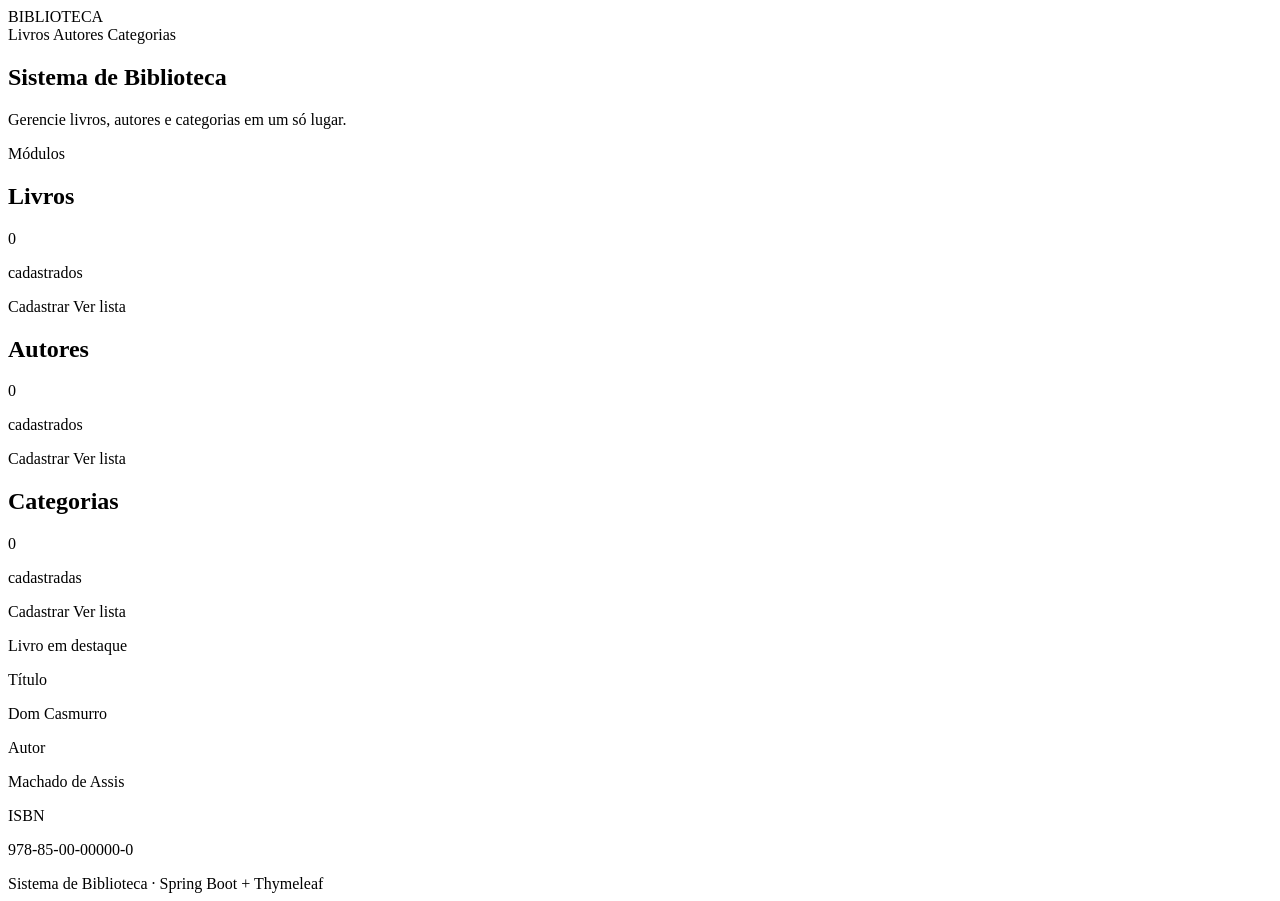
==== biblioteca/src/main/resources/templates/index.html @ 29aac52d "Subindo o sistema de biblioteca no git" ====
<!DOCTYPE html>
<html lang="pt-BR" xmlns:th="http://www.thymeleaf.org">
<head>
    <meta charset="UTF-8">
    <meta name="viewport" content="width=device-width, initial-scale=1.0">
    <title>Sistema de Biblioteca</title>
    <link rel="stylesheet" th:href="@{/css/estilo.css}" href="../static/css/estilo.css">
</head>
<body>

    <header>
        <div class="topo">
            <a class="marca" th:href="@{/}">BIBLIOTECA</a>
            <nav>
                <a th:href="@{/livros}">Livros</a>
                <a th:href="@{/autores}">Autores</a>
                <a th:href="@{/categorias}">Categorias</a>
            </nav>
        </div>
    </header>

    <main>

        <section class="apresentacao">
            <h1>Sistema de Biblioteca</h1>
            <p>Gerencie livros, autores e categorias em um só lugar.</p>
        </section>

        <p class="secao-titulo">Módulos</p>

        <section class="modulos">

            <div class="card">
                <h2>Livros</h2>
                <div>
                    <p class="total" th:text="${totalLivros} ?: '—'">0</p>
                    <p class="rotulo">cadastrados</p>
                </div>
                <div class="acoes">
                    <a class="botao botao-principal" th:href="@{/livros/novo}">Cadastrar</a>
                    <a class="botao botao-secundario" th:href="@{/livros}">Ver lista</a>
                </div>
            </div>

            <div class="card">
                <h2>Autores</h2>
                <div>
                    <p class="total" th:text="${totalAutores} ?: '—'">0</p>
                    <p class="rotulo">cadastrados</p>
                </div>
                <div class="acoes">
                    <a class="botao botao-principal" th:href="@{/autores/novo}">Cadastrar</a>
                    <a class="botao botao-secundario" th:href="@{/autores}">Ver lista</a>
                </div>
            </div>

            <div class="card">
                <h2>Categorias</h2>
                <div>
                    <p class="total" th:text="${totalCategorias} ?: '—'">0</p>
                    <p class="rotulo">cadastradas</p>
                </div>
                <div class="acoes">
                    <a class="botao botao-principal" th:href="@{/categorias/novo}">Cadastrar</a>
                    <a class="botao botao-secundario" th:href="@{/categorias}">Ver lista</a>
                </div>
            </div>

        </section>

        <!-- Só aparece quando o controller envia um livro (rota /livros/exemplo) -->
        <section th:if="${livro != null}">
            <p class="secao-titulo">Livro em destaque</p>
            <div class="painel">
                <div class="dados">
                    <div>
                        <p class="rotulo">Título</p>
                        <p class="valor" th:text="${livro.titulo}">Dom Casmurro</p>
                    </div>
                    <div>
                        <p class="rotulo">Autor</p>
                        <p class="valor" th:text="${livro.autor}">Machado de Assis</p>
                    </div>
                    <div>
                        <p class="rotulo">ISBN</p>
                        <p class="valor" th:text="${livro.isbn}">978-85-00-00000-0</p>
                    </div>
                </div>
            </div>
        </section>

    </main>

    <footer>
        Sistema de Biblioteca · Spring Boot + Thymeleaf
    </footer>

</body>
</html>
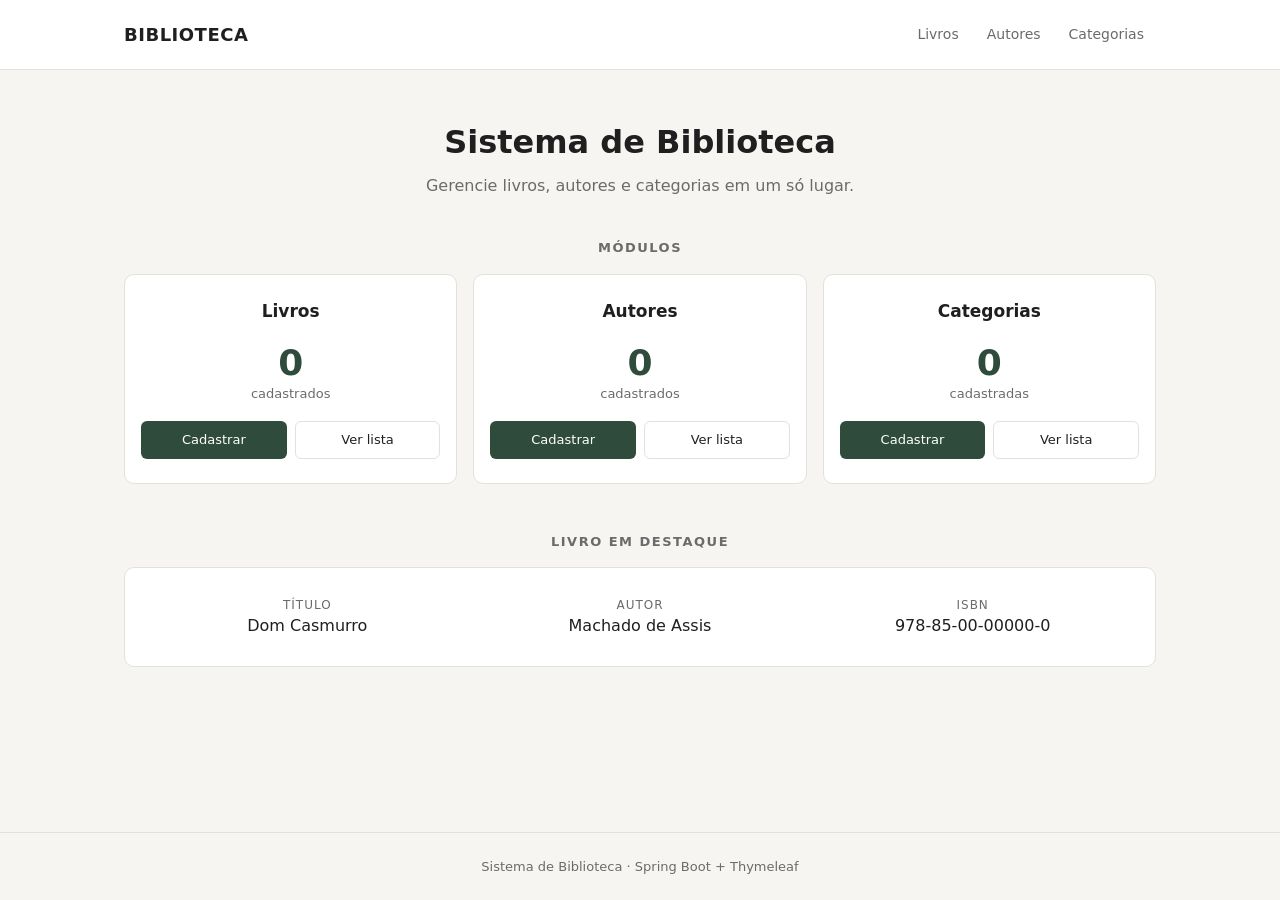
==== commit b44f1a2f: "arrumando banco" ====
--- a/biblioteca/src/main/resources/templates/index.html
+++ b/biblioteca/src/main/resources/templates/index.html
@@ -68,7 +68,6 @@
 
         </section>
 
-        <!-- Só aparece quando o controller envia um livro (rota /livros/exemplo) -->
         <section th:if="${livro != null}">
             <p class="secao-titulo">Livro em destaque</p>
             <div class="painel">
--- a/biblioteca/src/main/resources/static/css/estilo.css
+++ b/biblioteca/src/main/resources/static/css/estilo.css
@@ -0,0 +1,358 @@
+:root {
+    --fundo: #f6f5f2;
+    --superficie: #ffffff;
+    --texto: #1f1f1f;
+    --texto-suave: #6b6b6b;
+    --borda: #e3e1dc;
+    --destaque: #2f4b3c;
+    --destaque-suave: #e8efe9;
+    --perigo: #9b2c2c;
+}
+
+* {
+    box-sizing: border-box;
+    margin: 0;
+    padding: 0;
+}
+
+body {
+    font-family: "Segoe UI", system-ui, -apple-system, Roboto, Arial, sans-serif;
+    background: var(--fundo);
+    color: var(--texto);
+    line-height: 1.5;
+    min-height: 100vh;
+    display: flex;
+    flex-direction: column;
+}
+
+a {
+    color: inherit;
+    text-decoration: none;
+}
+
+header {
+    background: var(--superficie);
+    border-bottom: 1px solid var(--borda);
+}
+
+.topo {
+    max-width: 1080px;
+    margin: 0 auto;
+    padding: 18px 24px;
+    display: flex;
+    align-items: center;
+    justify-content: space-between;
+    gap: 16px;
+    flex-wrap: wrap;
+}
+
+.marca {
+    font-size: 18px;
+    font-weight: 600;
+    letter-spacing: 0.5px;
+}
+
+nav {
+    display: flex;
+    gap: 4px;
+    flex-wrap: wrap;
+}
+
+nav a {
+    padding: 6px 12px;
+    border-radius: 6px;
+    font-size: 14px;
+    color: var(--texto-suave);
+}
+
+nav a:hover,
+nav a.ativo {
+    background: var(--destaque-suave);
+    color: var(--destaque);
+}
+
+/* ---------- Conteúdo ---------- */
+main {
+    flex: 1;
+    width: 100%;
+    max-width: 1080px;
+    margin: 0 auto;
+    padding: 48px 24px 64px;
+}
+
+main.estreito {
+    max-width: 560px;
+}
+
+.apresentacao {
+    text-align: center;
+    margin-bottom: 40px;
+}
+
+.apresentacao h1 {
+    font-size: 32px;
+    font-weight: 600;
+    margin-bottom: 8px;
+}
+
+.apresentacao p {
+    color: var(--texto-suave);
+}
+
+.secao-titulo {
+    text-align: center;
+    font-size: 13px;
+    font-weight: 600;
+    letter-spacing: 1.5px;
+    text-transform: uppercase;
+    color: var(--texto-suave);
+    margin-bottom: 16px;
+}
+
+.painel {
+    background: var(--superficie);
+    border: 1px solid var(--borda);
+    border-radius: 10px;
+    padding: 28px 24px;
+}
+
+/* ---------- Botões ---------- */
+.botao {
+    display: inline-block;
+    padding: 9px 18px;
+    border-radius: 6px;
+    font-size: 14px;
+    font-weight: 500;
+    text-align: center;
+    border: 1px solid transparent;
+    cursor: pointer;
+    font-family: inherit;
+}
+
+.botao-principal {
+    background: var(--destaque);
+    color: #ffffff;
+}
+
+.botao-principal:hover {
+    opacity: 0.9;
+}
+
+.botao-secundario {
+    background: var(--superficie);
+    border-color: var(--borda);
+    color: var(--texto);
+}
+
+.botao-secundario:hover {
+    border-color: var(--destaque);
+    color: var(--destaque);
+}
+
+.barra-acoes {
+    display: flex;
+    justify-content: center;
+    gap: 8px;
+    flex-wrap: wrap;
+    margin-top: 24px;
+}
+
+.modulos {
+    display: grid;
+    grid-template-columns: repeat(auto-fit, minmax(190px, 1fr));
+    gap: 16px;
+    margin-bottom: 48px;
+}
+
+.card {
+    background: var(--superficie);
+    border: 1px solid var(--borda);
+    border-radius: 10px;
+    padding: 24px 16px;
+    min-height: 210px;
+    display: flex;
+    flex-direction: column;
+    align-items: center;
+    justify-content: space-between;
+    text-align: center;
+    transition: border-color 0.2s, transform 0.2s;
+}
+
+.card:hover {
+    border-color: var(--destaque);
+    transform: translateY(-2px);
+}
+
+.card h2 {
+    font-size: 17px;
+    font-weight: 600;
+}
+
+.card .total {
+    font-size: 36px;
+    font-weight: 600;
+    color: var(--destaque);
+    line-height: 1.2;
+}
+
+.card .rotulo {
+    font-size: 13px;
+    color: var(--texto-suave);
+}
+
+.card .acoes {
+    display: flex;
+    gap: 8px;
+    width: 100%;
+}
+
+.card .acoes .botao {
+    flex: 1;
+    padding: 8px 0;
+    font-size: 13px;
+}
+
+.campo {
+    margin-bottom: 18px;
+}
+
+.campo label {
+    display: block;
+    font-size: 13px;
+    font-weight: 600;
+    color: var(--texto-suave);
+    margin-bottom: 6px;
+}
+
+.campo input {
+    width: 100%;
+    padding: 10px 12px;
+    border: 1px solid var(--borda);
+    border-radius: 6px;
+    font-size: 15px;
+    font-family: inherit;
+    background: var(--superficie);
+    color: var(--texto);
+}
+
+.campo input:focus {
+    outline: none;
+    border-color: var(--destaque);
+    box-shadow: 0 0 0 3px var(--destaque-suave);
+}
+
+form .botao-principal {
+    width: 100%;
+    padding: 11px 0;
+    margin-top: 6px;
+}
+
+.resumo {
+    text-align: center;
+    color: var(--texto-suave);
+    font-size: 14px;
+    margin-bottom: 16px;
+}
+
+.resumo strong {
+    color: var(--destaque);
+    font-size: 16px;
+}
+
+.tabela-box {
+    background: var(--superficie);
+    border: 1px solid var(--borda);
+    border-radius: 10px;
+    overflow-x: auto;
+}
+
+table {
+    width: 100%;
+    border-collapse: collapse;
+    font-size: 14px;
+}
+
+th,
+td {
+    padding: 12px 16px;
+    text-align: center;
+    border-bottom: 1px solid var(--borda);
+}
+
+th {
+    font-size: 12px;
+    font-weight: 600;
+    letter-spacing: 1px;
+    text-transform: uppercase;
+    color: var(--texto-suave);
+    background: var(--fundo);
+}
+
+tbody tr:last-child td {
+    border-bottom: none;
+}
+
+tbody tr:hover {
+    background: #fafaf8;
+}
+
+.link-excluir {
+    font-size: 13px;
+    color: var(--perigo);
+    padding: 4px 10px;
+    border: 1px solid transparent;
+    border-radius: 6px;
+}
+
+.link-excluir:hover {
+    border-color: var(--perigo);
+}
+
+.link-editar {
+    font-size: 13px;
+    color: var(--destaque);
+    padding: 4px 10px;
+    border: 1px solid transparent;
+    border-radius: 6px;
+}
+
+.link-editar:hover {
+    border-color: var(--destaque);
+}
+
+.vazio {
+    text-align: center;
+    padding: 40px 16px;
+    color: var(--texto-suave);
+}
+
+.dados {
+    display: grid;
+    grid-template-columns: repeat(auto-fit, minmax(150px, 1fr));
+    gap: 16px;
+    text-align: center;
+}
+
+.dados-coluna {
+    grid-template-columns: 1fr;
+}
+
+.dados .rotulo {
+    font-size: 12px;
+    letter-spacing: 1px;
+    text-transform: uppercase;
+    color: var(--texto-suave);
+}
+
+.dados .valor {
+    font-size: 16px;
+    font-weight: 500;
+}
+
+footer {
+    text-align: center;
+    font-size: 13px;
+    color: var(--texto-suave);
+    padding: 24px;
+    border-top: 1px solid var(--borda);
+}
